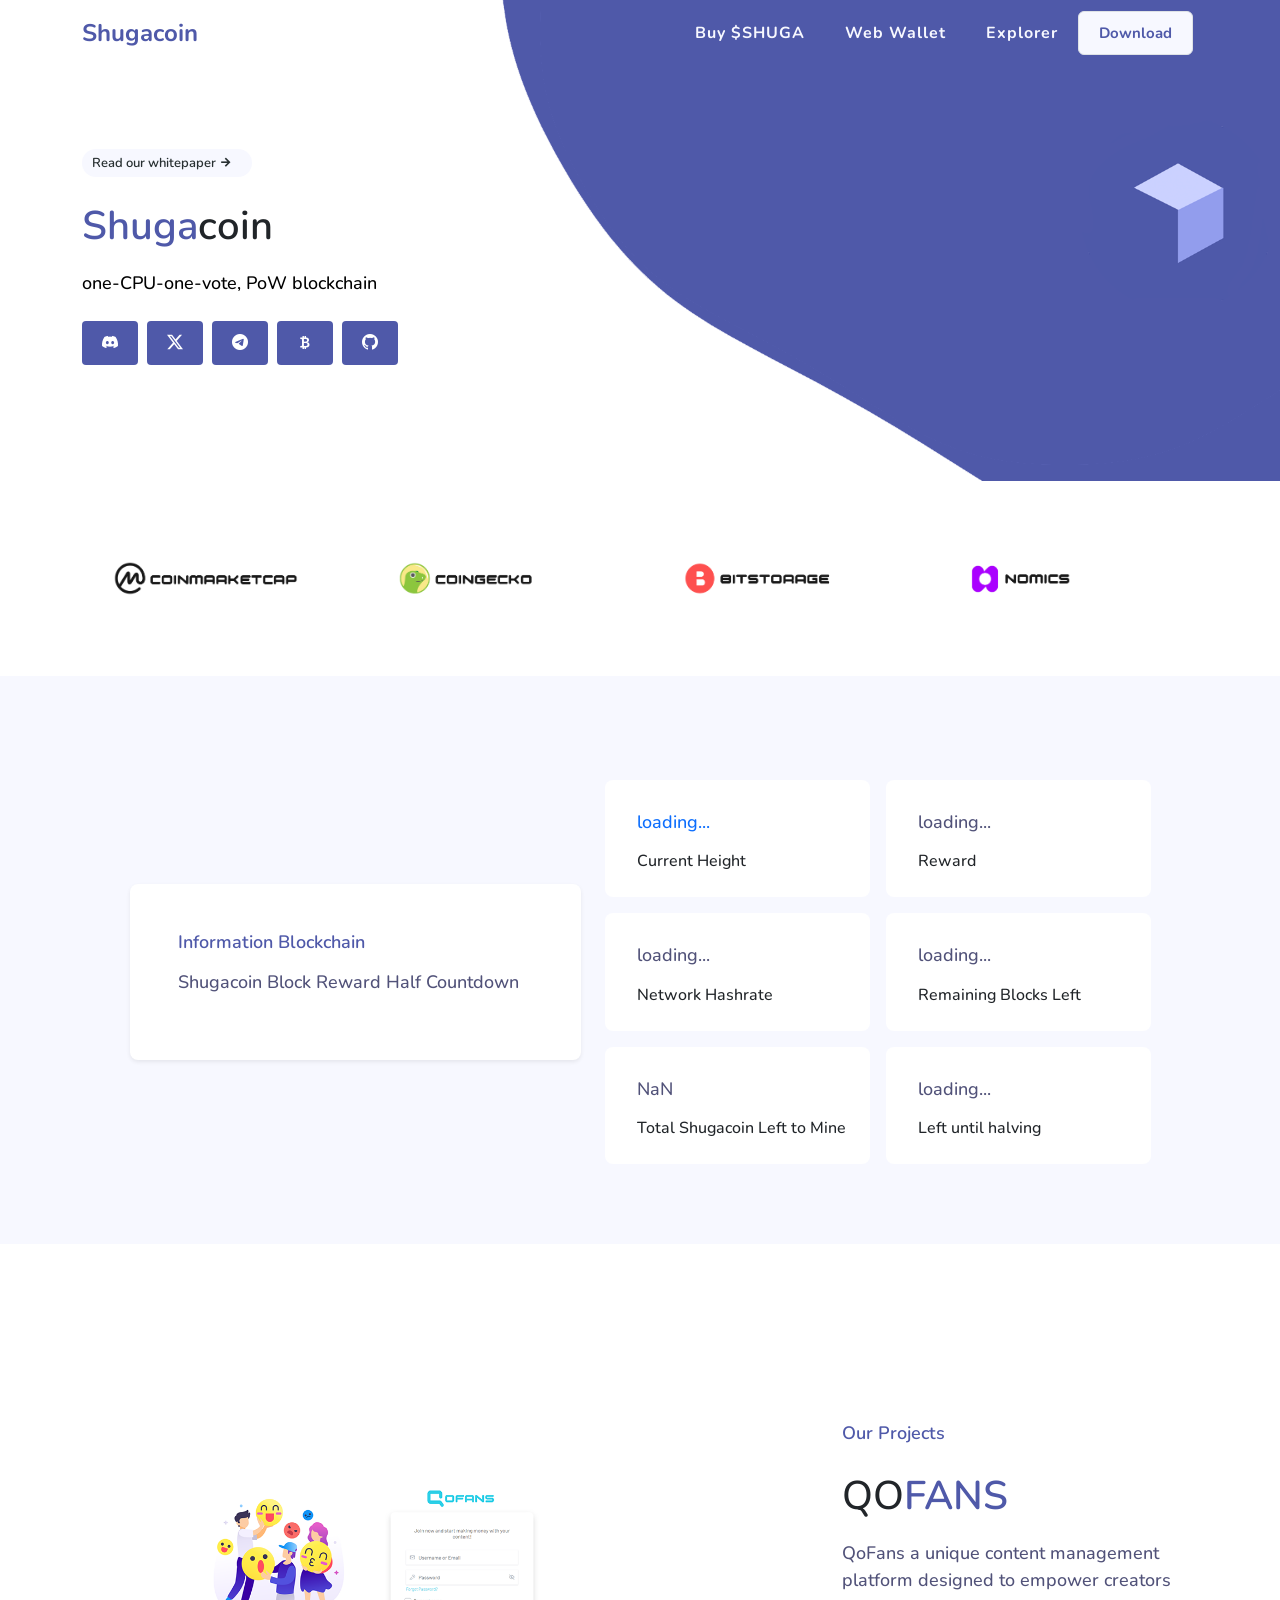
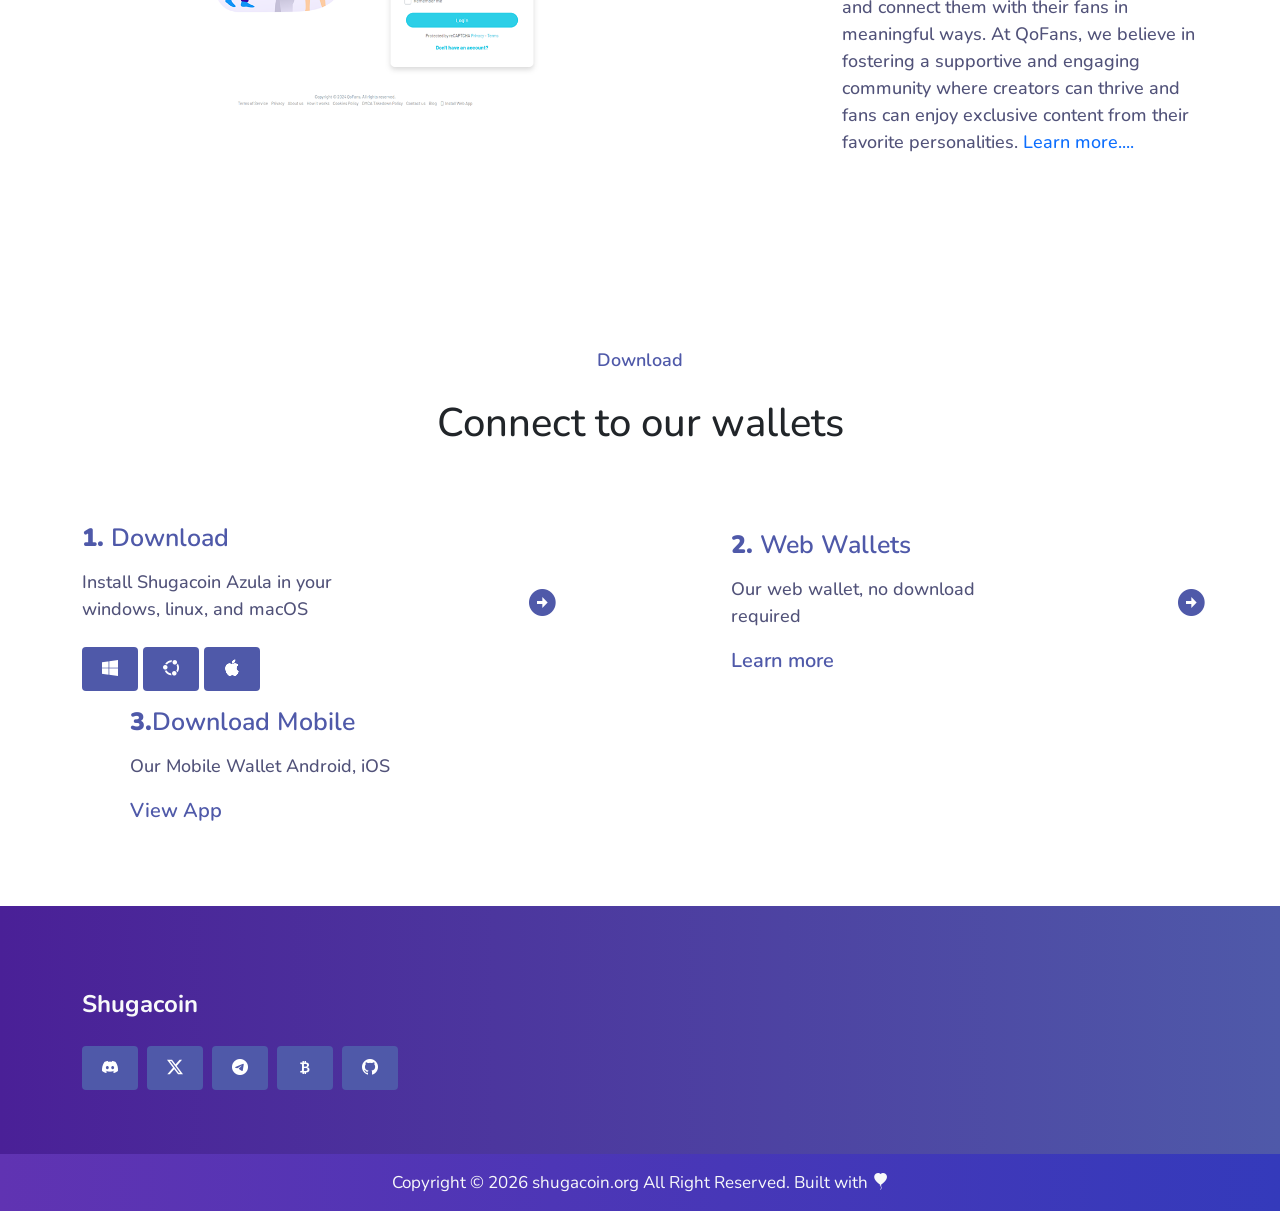
==== index.html @ 11911a71 "added buy shuga" ====
<!DOCTYPE html>
<html lang="en">
<head>
    <meta charset="UTF-8" />
    <meta http-equiv="X-UA-Compatible" content="IE=edge" />
    <meta name="viewport" content="width=device-width, initial-scale=1.0" />
    <title>Shugacoin - Open source PoW CPU Blockchain</title>
	<meta name="description" content="Shugacoin is a cryptocurrency that enables instant payments to anyone in the world and that can be efficiently mined with consumer-grade hardware." />
	<meta name="keywords" content="shugacoin, shuga, crypto, cryptocurrency, bitcoin, ethereum, monero, btc, eth, miningpoolstats, bitcointalk" />
	<meta name="author" content="shugacoin"/>	
    <link rel="icon" type="images/x-icon" href="images/favicon.png" />
    <!-- remix icon  -->
    <link rel="stylesheet" href="css/remixicon.css" />
    <!-- Swiper-slider Css -->
    <link rel="stylesheet" href="css/swiper-bundle.min.css" />
    <!-- bootstrap  -->
    <link rel="stylesheet" href="css/bootstrap.min.css" />
    <link rel="stylesheet" href="css/style.min.css" />
	<!-- bootstrap icons -->
	<link rel="stylesheet" href="https://cdn.jsdelivr.net/npm/bootstrap-icons@1.11.1/font/bootstrap-icons.css" integrity="sha384-4LISF5TTJX/fLmGSxO53rV4miRxdg84mZsxmO8Rx5jGtp/LbrixFETvWa5a6sESd" crossorigin="anonymous">
	<!-- Google tag (gtag.js) -->
	<script async src="https://www.googletagmanager.com/gtag/js?id=G-SQZ7PDDLLN"></script>
	<script>
	  window.dataLayer = window.dataLayer || [];
	  function gtag(){dataLayer.push(arguments);}
	  gtag('js', new Date());

	  gtag('config', 'G-SQZ7PDDLLN');
	</script>		
</head>
<body data-bs-spy="scroll" data-bs-target="#navbarCollapse">
    <!-- header section start with navbar -->
    <header>
        <nav class="navbar navbar-expand-lg fixed-top navbar-custom sticky sticky-light"
            id="navbar">
            <div class="container">
                <div class="navbar-brand logo">
                    <a class="navbar-caption fs-4 text-primary fw-bold" href="/">Shugacoin
                    </a>
                </div>
                <button class="navbar-toggler" type="button"
                    data-bs-toggle="collapse" data-bs-target="#navbarCollapse"
                    aria-controls="navbarCollapse" aria-expanded="false"
                    aria-label="Toggle navigation">
                    <span class="fw-bold text-dark fs-4"><i
                            class="ri-menu-5-line"></i></span>
                </button>
                <div class="collapse navbar-collapse" id="navbarCollapse">
                    <ul class="navbar-nav ms-auto" id="navbar-navlist">
                        <li class="nav-item">
                            <a class="nav-link" href="https://wallet.shugacoin.org/">Buy $SHUGA</a>
                        </li>
                        <li class="nav-item">
                            <a class="nav-link" href="https://wallet.shugacoin.org/">Web Wallet</a>
                        </li>
                        <li class="nav-item">
                            <a class="nav-link" href="https://explorer.shugacoin.org/">Explorer</a>
                        </li>
                    </ul>
                    <div class="nav-btn">
                        <a href="#download" class="btn btn-light text-primary rounded-2 border">Download</a>
                    </div>
                </div>
            </div>
        </nav>
    </header>
    <!-- header part end  -->
    <!-- hero section start  -->
    <section class="hero-part bg-img bg-home" id="home">
        <div class="container">
            <!-- row start  -->
            <div
                class="row position-relative align-items-center justify-content-center">
                <div class="col-lg-6 order-2 order-lg-1">
                    <div class="headline mb-4">
                        <a href="https://wpaper.shugacoin.org/" class="bg-light">
                           Read our whitepaper
                            <i class="ri-arrow-right-line"></i>
                            <span class="ti-angle-right"></span>
                        </a>
                    </div>
                    <div class="hero-text">
                        <h1 class="display-6 lh-55 text-dark">
                            <span class="fw-semibold text-primary">Shuga</span>coin
                        </h1>
                        <p class="fw-medium mt-3 lh-base text-black">one-CPU-one-vote, PoW blockchain</p>
                    </div>
                    <div class="main-btn mt-4">
                        <a href="https://discord.com/invite/BFJpACPyPH" class="btn btn-primary fs-6 mb-3"><span><i class="bi bi-discord"></i></span></a>
                        <a href="https://twitter.com/shugacoin" class="btn btn-primary fs-6 mb-3"><span><i class="bi bi-twitter-x"></i></span></a>
                        <a href="https://t.me/shugacoin" class="btn btn-primary fs-6 mb-3"><span><i class="bi bi-telegram"></i></span></a>
                        <a href="https://bitcointalk.org/index.php?topic=5487986.0" class="btn btn-primary fs-6 mb-3"><span><i class="bi bi-currency-bitcoin"></i></span></a>
                        <a href="https://github.com/shugacoin-project" class="btn btn-primary fs-6 mb-3"><span><i class="bi bi-github"></i></a>
                    </div>
                </div>
                <div class="col-lg-6 order-1 order-lg-2"></div>
            </div>
            <!-- row end  -->
        </div>
    </section>
    <!-- hero section end  -->
    <!-- brand section start  -->
    <section class="section brand-part">
        <div class="container">
            <!-- row start  -->
            <div class="row justify-content-center text-center g-4">
                <div class="col-lg-3 col-5">
                    <a href="#"><img src="images/logo/cmc.png" alt class="img-fluid" width="200" height="200" title="coinmarketcap"/></a>
                </div>
                <div class="col-lg-3 col-5">
                    <a href="#"><img src="images/logo/coingecko.png" alt class="img-fluid" width="200" height="200" title="coingecko"/></a>
                </div>
                <div class="col-lg-3 col-5">
                    <a href="https://bit.ly/buy-shuga"><img src="images/logo/bitstorage.png" alt class="img-fluid" width="200" height="200" title="bitstorage"/></a>
                </div>	
                <div class="col-lg-3 col-5">
                    <a href="#"><img src="images/logo/nomics.png" alt class="img-fluid" width="200" height="200" title="nomics"/></a>
                </div>					
            </div>
            <!-- row end  -->
        </div>
    </section>
    <!-- brand section end  -->
    <!-- about section start  -->
    <section class="section about-part-1 bg-light" id="about">
        <div class="container">
            <!-- row start  -->
            <div class="row align-items-center justify-content-center">
                <div class="col-lg-5">
                    <div
                        class="bg-white p-5 shadow-sm rounded-3 mt-4 position-relative overflow-hidden">
                        <div class="about-header">
                            <div class="title-sm">
                                <h6 class="text-primary">Information Blockchain</h6>
                            </div>
                        </div>
                        <p class="mt-3 lh-base">Shugacoin Block Reward Half Countdown</p>
                    </div>
                </div>
                <div class="col-lg-6">
                    <div class="row mt-2 g-3">
					
                        <div class="col-lg-6">
                            <div class="icon-text d-flex bg-white p-3 rounded-3">
                                <div class="ms-3 mt-3">
                                    <h3><p id="listblocks"><a href="#" class="current">loading...</a></p></h3>
									<p class="text-dark fs-6 mb-2">Current Height</p>
                                </div>
                            </div>
                        </div>
                        <div class="col-lg-6">
                            <div class="icon-text d-flex bg-white p-3 rounded-3">
                                <div class="ms-3 mt-3">
                                    <h3><p id="reward">loading...</p></h3>
									<p class="text-dark fs-6 mb-2">Reward</p>
                                </div>
                            </div>
                        </div>
                        <div class="col-lg-6">
                            <div class="icon-text d-flex bg-white p-3 rounded-3">
                                <div class="ms-3 mt-3">
                                    <h3><p id="netHashrate">loading...</p></h3>
									<p class="text-dark fs-6 mb-2">Network Hashrate</p>
                                </div>
                            </div>
                        </div>
                        <div class="col-lg-6">
                            <div class="icon-text d-flex bg-white p-3 rounded-3">
                                <div class="ms-3 mt-3">
                                    <h3><p id="blkleft">loading...</p></h3>
									<p class="text-dark fs-6 mb-2">Remaining Blocks Left</p>
                                </div>
                            </div>
                        </div>
                        <div class="col-lg-6">
                            <div class="icon-text d-flex bg-white p-3 rounded-3">
                                <div class="ms-3 mt-3">
                                    <h3><p id="shugaLeft">loading...</p></h3>
									<p class="text-dark fs-6 mb-2">Total Shugacoin Left to Mine</p>
                                </div>
                            </div>
                        </div>
                        <div class="col-lg-6">
                            <div class="icon-text d-flex bg-white p-3 rounded-3">
                                <div class="ms-3 mt-3">
                                    <h3><p id="hours">loading...</p></h3>
									<p class="text-dark fs-6 mb-2">Left until halving</p>
                                </div>
                            </div>
                        </div>						
                    </div>
                </div>
            </div>
            <!-- row end  -->
        </div>
    </section>
    <!-- about section end  -->
    <!-- feature section start  -->
    <section class="section feature-part pb-0" id="features">
        <div class="container">
            <!-- row start -->
            <div class="row align-items-center justify-content-between">
                <div class="col-lg-6">
                    <div class="feature-img">
                        <div class="img-phone">
                            <img src="images/services/services.png" alt
                                class="img-fluid" />
                        </div>
                    </div>
                </div>
                <div class="col-lg-4">
                    <div class="feature-header">
                        <div class="title-sm">
                            <h6 class="text-primary">Our Projects</h6>
                        </div>
                        <div class="main-title mt-4">
                            <h2 class="display-6 lh-55 text-dark">
                                QO<span class="fw-semibold text-primary">FANS</span>
                            </h2>
                        </div>
                    </div>
                    <p class="fw-medium mt-3">
                        QoFans a unique content management platform designed to empower creators and connect them with their fans in meaningful ways. At QoFans, 
						we believe in fostering a supportive and engaging community where creators can thrive and fans can enjoy exclusive content from their favorite personalities.
						<a href="https://qofans.com/p/about">Learn more....</a>
                    </p>
                </div>
            </div>
            <!-- row end  -->
        </div>
    </section>
    <!-- feature section end  -->
    
    <section class="section guide-app" id="download">
        <div class="container">
            <div class="guide-header text-center">
                <div class="title-sm">
                    <h6 class="text-primary">Download</h6>
                </div>
                <div class="main-title mt-4">
                    <h2 class="display-6 lh-55 text-dark">
                        Connect to our wallets
                    </h2>
                </div>
            </div>
            <div class="guide-content text-start mt-5">
                <div class="row align-items-center justify-content-between">
                    <div class="col-lg-3">
                        <h4 class="text-primary mt-4"><strong> 1.</strong> Download</h4>
                        <p class="my-3">Install Shugacoin Azula in your windows, linux, and macOS</p>
                        <div class="main-btn mt-4 d-flex">
                            <a href="https://github.com/shugacoin-project/shugacoin/releases/latest" class="btn btn-primary fs-6 mb-3"><i class="bi bi-windows"></i></a>
                            <a href="https://github.com/shugacoin-project/shugacoin/releases/latest" class="btn btn-primary fs-6 mb-3"><i class="bi bi-ubuntu"></i></a>
                            <a href="https://github.com/shugacoin-project/shugacoin/releases/latest" class="btn btn-primary fs-6 mb-3"><i class="bi bi-apple"></i></a>
                        </div>
                    </div>
                    <div class="col-lg-1 d-none d-lg-block">
                        <i class="ri-arrow-right-circle-fill ms-lg-5 fs-2 text-primary"></i>
                    </div>
                    <div class="col-lg-3 ms-lg-5 my-4">
                        <h4 class="text-primary"><strong> 2.</strong> Web Wallets</h4>
                        <p class="my-3">Our web wallet, no download required</p>
                        <a href="https://wallet.shugacoin.org/#/" class="text-primary fs-5 fw-semibold mt-4">Learn more</a>
                        
                    </div>
                    <div class="col-lg-1 d-none d-lg-block">
                        <i class="ri-arrow-right-circle-fill ms-lg-5 fs-2 text-primary"></i>
                    </div>
                    <div class="col-lg-3 ms-lg-5">
                        <h4 class="text-primary"><strong> 3.</strong>Download Mobile</h4>
                        <p class="my-3">Our Mobile Wallet Android, iOS</p>
                        <a href="#" class="text-primary fs-5 fw-semibold mt-4">View App</a>
                    </div>
                </div>
            </div>
        </div>
    </section>

    <!-- footer-part start -->
    <footer class="footer-part section pb-5" id="contacts">
        <div class="container">
            <div class="footer-info">
                <!-- row start -->
                <div class="row">
                    <div class="col-lg-4 col-md-4 col-12">
                        <div class="logo">
                            <a class="fs-4 text-light fw-bold" href="#">
                                Shugacoin
                            </a>
                        </div>
						<div class="main-btn mt-4">
							<a href="https://discord.com/invite/BFJpACPyPH" class="btn btn-primary fs-6 mb-3"><span><i class="bi bi-discord"></i></span></a>
							<a href="https://twitter.com/shugacoin" class="btn btn-primary fs-6 mb-3"><span><i class="bi bi-twitter-x"></i></span></a>
							<a href="https://t.me/shugacoin" class="btn btn-primary fs-6 mb-3"><span><i class="bi bi-telegram"></i></span></a>
							<a href="https://bitcointalk.org/index.php?topic=5487986.0" class="btn btn-primary fs-6 mb-3"><span><i class="bi bi-currency-bitcoin"></i></span></a>
							<a href="https://github.com/shugacoin-project" class="btn btn-primary fs-6 mb-3"><span><i class="bi bi-github"></i></a>
						</div>
                    </div>
                    <div class="col-lg-2 col-md-4 col-12 pt-2">
                    </div>
                    <div class="col-lg-2 col-md-4 col-12 pt-2">
                    </div>
                </div>
                <!-- row end -->
            </div>
        </div>
    </footer>
    <!-- footer-part end -->
    <div class="footer-copyright py-3">
        <div class="copy-info text-center text-light">
            Copyright &copy; <script>
                document.write(new Date().getFullYear())
            </script> shugacoin.org All Right Reserved. Built with <i class="bi bi-balloon-heart-fill"></i>
        </div>
    </div>
    <script src="js/bootstrap.bundle.min.js"></script>
    <script src="js/swiper-bundle.min.js"></script>
    <script src="js/app.js"></script>
	<script src="https://cdn.jsdelivr.net/npm/jquery@3.7.1/dist/jquery.min.js"></script>
        <script>
            api = "https://api.shugacoin.org"

            function getPrice() {
                return Promise.resolve($.ajax({
                    url: api + "/price",
                    dataType: 'json',
                    type: 'GET',
                }))
            }

            function getBlockHeight() {
                return Promise.resolve($.ajax({
                    url: api + "/info",
                    dataType: "json",
                    type: "GET"
                }))
            }

            function printData() {
                getBlockHeight().then(function(data) {
                    var height = data.result.blocks
					$("#listblocks .current").attr("href", "https://explorer.shugacoin.org/#/block/" + data.result.bestblockhash)
                    $("#listblocks .current").text(height)
                })
            }

            function getTime() {
                getBlockHeight().then(function(data) {
                    var height = data.result.blocks
                    var time = height * 5
                })
            }
            function getBlockReward() {
                getBlockHeight().then(function(data) {
                    var getReward = parseInt(data.result.reward)
                    var blockreward = getReward / 100000000
                    $("#reward").text(blockreward)
                })
            }
            function secondsToHms(d) {
                d = Number(d);
                
                var hours = Math.floor(d / 3600);
                var m = Math.floor(d % 3600 / 60);
                var s = Math.floor(d % 3600 % 60);
                var day = Math.floor(hours / 24)
                var h = hours - (day * 24)

                return (day) + " Days, " + (h) + 'h' +":" + ('0' + m).slice(-2) + 'm' + ":" + ('0' + s).slice(-2) + 's';
            }
            n = 1
            function getRemainingBlocksLeft() {
                getBlockHeight().then(function(data) {
                half = 12500000 * n
                if(document.getElementById("blkleft").innerHTML == "0") {
                    n++;
                } else if (document.getElementById("blkleft").innerHTML > "0") {
                    n;
                }
                height = data.result.blocks
                remainheight = half-height
                $("#blkleft").text(remainheight)
                $("#hours").text(secondsToHms(remainheight * 5))
                })
                }

            function getNetDifficulty() {
                getBlockHeight().then(function(data) {
                    getnetDif = parseFloat(data.result.difficulty)
                    $("#netDifficulty").text(getnetDif)
                })
            }
            
            function getNetHash() {
                getBlockHeight().then(function(data) {
                    netHash = Math.round(((data.result.nethash) / 1000000) * 100) / 100
                    $("#netHashrate").text(netHash + " MH/S")
                })
            }
            
            function getAmountShugaLeft() {
                amountLeft = Math.round((document.getElementById("blkleft").innerHTML) * (document.getElementById("reward").innerHTML))
                $("#shugaLeft").text(amountLeft)
            }

            function getCurrentPrice() {
                getPrice().then(function(data) {
                    priceUSD = parseFloat(data.result.usd)
                    getpriceBTC = data.result.btc
                    priceBTC = Number(getpriceBTC).toLocaleString(undefined, {minimumFractionDigits: 8, maximumFractionDigits: 8})
                    $("#priceusd").text("$" + priceUSD)
                    $("#pricebtc").text(priceBTC + "BTC")

                })
            }

            setInterval(function() {
                printData()
                getTime()
                getBlockReward()
                getRemainingBlocksLeft()
                getNetDifficulty()
                getNetHash()
                getAmountShugaLeft()
                getCurrentPrice()	
            }, 1000)
        </script>		
</body>

</html>
---- css/style.min.css ----
@import"https://fonts.googleapis.com/css2?family=Nunito:wght@300;400;600;700&amp;display=swap";:root{--bs-primary: #4f59a9;--bs-info: #23a9a7}.section{padding:80px 0}@media(max-width: 991px){.section{padding:50px 0px !important}}.ls-1{letter-spacing:1px}.ls-2{letter-spacing:2px}.ls-3{letter-spacing:3px}.ls-4{letter-spacing:4px}.ls-5{letter-spacing:5px}.lh-55{line-height:55px}@media(max-width: 991px){.lh-55{line-height:40px}}.bg-primary{background-color:#4f59a9 !important}.text-primary{color:var(--bs-primary) !important}.btn-primary{background-color:#4f59a9 !important}.border-primary{border-color:#4f59a9 !important}.bg-secondary{background-color:#515279 !important}.text-secondary{color:var(--bs-secondary) !important}.btn-secondary{background-color:#515279 !important}.border-secondary{border-color:#515279 !important}.bg-success{background-color:#198754 !important}.text-success{color:var(--bs-success) !important}.btn-success{background-color:#198754 !important}.border-success{border-color:#198754 !important}.bg-info{background-color:#23a9a7 !important}.text-info{color:var(--bs-info) !important}.btn-info{background-color:#23a9a7 !important}.border-info{border-color:#23a9a7 !important}.bg-warning{background-color:#e4ab00 !important}.text-warning{color:var(--bs-warning) !important}.btn-warning{background-color:#e4ab00 !important}.border-warning{border-color:#e4ab00 !important}.bg-danger{background-color:#dc3545 !important}.text-danger{color:var(--bs-danger) !important}.btn-danger{background-color:#dc3545 !important}.border-danger{border-color:#dc3545 !important}.bg-light{background-color:#f7f8ff !important}.text-light{color:var(--bs-light) !important}.btn-light{background-color:#f7f8ff !important}.border-light{border-color:#f7f8ff !important}.bg-dark{background-color:#283032 !important}.text-dark{color:var(--bs-dark) !important}.btn-dark{background-color:#283032 !important}.border-dark{border-color:#283032 !important}.bg-purple{background-color:#6f42c1 !important}.text-purple{color:var(--bs-purple) !important}.btn-purple{background-color:#6f42c1 !important}.border-purple{border-color:#6f42c1 !important}.btn{padding:10px 20px;border:none;font-size:15px;font-weight:700;margin-right:5px;border-radius:4px;transition:all .5s}@media(max-width: 991px){.btn{padding:9px 18px}}.btn:hover{transform:translateY(-3px)}body{font-family:"Nunito",sans-serif}::-moz-selection{background-color:#4f59a9;color:#f7f8ff}::selection{background-color:#4f59a9;color:#f7f8ff}a{text-decoration:none}ul{list-style:none;padding:0}p{font-size:18px;color:#515279;font-weight:500}h1{font-weight:600 !important}h2{font-weight:500 !important}h4{font-size:25px !important;font-weight:600}h5,h6{font-size:18px !important;font-weight:600;text-transform:capitalize}.logo i{font-weight:normal !important}.hero-part{position:relative;background-position:center !important;background-repeat:no-repeat !important;background-size:cover !important}.bg-overlay{position:absolute;left:0;right:0;top:0;bottom:0;background:linear-gradient(to right, rgba(110, 66, 193, 0.2588235294), rgba(58, 65, 196, 0.2784313725));background-size:cover;background-repeat:no-repeat}.bg-overlay1{position:absolute;left:0;right:0;top:0;bottom:0;background-color:rgba(35,169,167,.5411764706);background-size:cover;background-repeat:no-repeat}.title-sm span{font-size:14px;color:#e4ab00;font-weight:400;letter-spacing:1px}.carousel-control-next-icon,.carousel-control-prev-icon{display:inline-block;width:30px;height:30px;background-color:#4f59a9;background-size:100% 40%;border-radius:50%}.shape{position:absolute;bottom:0}.shape-1{position:relative;top:80px;left:0;right:0;z-index:1}.navbar{padding:10px 0}.navbar.info-nav .navbar-nav .nav-item .nav-link{color:#515279}.navbar.info-nav .navbar-nav .nav-item .nav-link:hover{color:#23a9a7}.navbar.info-nav .navbar-nav .nav-item .nav-link.active{color:#23a9a7}.navbar.info-nav.nav-sticky .nav-btn a{background-color:#23a9a7 !important}.navbar.orange-nav .navbar-nav .nav-item .nav-link{color:#f7f8ff}.navbar.orange-nav .navbar-nav .nav-item .nav-link:hover{color:#fd7e14}.navbar.orange-nav .navbar-nav .nav-item .nav-link.active{color:#fd7e14}.navbar.orange-nav.nav-sticky .navbar-nav .nav-item .nav-link:hover{color:#fd7e14 !important}.navbar.orange-nav.nav-sticky .navbar-nav .nav-item .nav-link.active{color:#fd7e14}.navbar.orange-nav.nav-sticky .nav-btn a{background-color:#fd7e14 !important}.navbar.primary-nav .navbar-nav .nav-item .nav-link{color:#515279}.navbar.primary-nav .navbar-nav .nav-item .nav-link:hover{color:#4f59a9}.navbar.primary-nav .navbar-nav .nav-item .nav-link.active{color:#4f59a9}.navbar.nav-sticky{background-color:#fff;box-shadow:10px -10px 20px 0px #c6c8e8}.navbar.nav-sticky .logo a{color:#4f59a9 !important}.navbar.nav-sticky .logo i{color:#4f59a9}.navbar.nav-sticky .navbar-nav .nav-item .nav-link{color:#515279}.navbar.nav-sticky .navbar-nav .nav-item .nav-link:hover{color:#4f59a9 !important}.navbar.nav-sticky .navbar-nav .nav-item .nav-link.active{color:#4f59a9 !important}.navbar.nav-sticky .navbar-link .nav-item .nav-link{color:#515279}.navbar.nav-sticky .navbar-link .nav-item .nav-link:hover{color:#23a9a7 !important}.navbar.nav-sticky .navbar-link .nav-item .nav-link.active{color:#23a9a7 !important}.navbar.nav-sticky .nav-btn a{background-color:#4f59a9 !important;color:#f7f8ff !important}@media(max-width: 991px){.navbar{background-color:#fff}}.navbar .navbar-toggler{font-size:16px;border:1px solid rgba(0,0,0,0)}.navbar .navbar-toggler:focus{box-shadow:none}@media(max-width: 991px){.navbar .logo a{color:#4f59a9 !important}}.navbar .navbar-nav .nav-item .nav-link{font-size:16px;color:#f7f8ff;padding:10px 20px;text-transform:capitalize;font-weight:700;letter-spacing:1px}@media(max-width: 991px){.navbar .navbar-nav .nav-item .nav-link{padding:14px 14px}}@media(max-width: 991px){.navbar .navbar-nav .nav-item .nav-link{color:#283032 !important}}.bg-img{background-image:url(../images/hero/hero1.png)}.bg-home{padding:150px 0 100px 0}.bg-home .headline a{color:#283032;border-radius:30px;padding:5px 20px 5px 10px;font-size:13px;line-height:24px;margin-bottom:25px;font-weight:600}.bg-home .used_app{display:flex;align-items:center;margin-top:35px}.bg-home .used_app ul{display:flex;align-items:center;margin-right:10px}.bg-home .used_app ul li:not(:first-child){margin-left:-15px}.bg-home .used_app ul img{height:2.5rem;width:2.5rem;line-height:3rem}.bg-home-1{padding:150px 0;overflow:hidden}@media(max-width: 568px){.bg-home-1{padding:100px 0}}.bg-home-1 h1 .animation-img{animation:rotate-center 5s linear infinite both}@keyframes rotate-center{0%{transform:rotate(0)}100%{transform:rotate(360deg)}}.bg-img-2{background:linear-gradient(to right, #4f59a9, #000046)}.bg-home-2{padding:250px 0;overflow:hidden}@media(max-width: 568px){.bg-home-2{padding:150px 0}}.bg-home-2 .rotate-text h1{font-size:180px;top:80%;left:50%;color:rgba(236,237,255,.0588235294)}.bg-home-3{background-color:#1d2840;padding:150px 0}@media(max-width: 991px){.bg-home-3{padding:150px 0}.bg-home-3 br{display:none}.bg-home-3 .img-side-1{display:none}.bg-home-3 .header-img{display:none}}.bg-home-3 .form-button .form-control{height:40px}.bg-home-3 .form-button .form-control:focus{box-shadow:none}.bg-home-3 .form-button .btn{padding:5px 25px 5px 25px}.bg-home-3 .main-btn img{width:90%}.img-mobile img{position:relative;margin-top:-164px;max-width:60%}@media(max-width: 991px){.img-mobile img{margin-top:-80px}}.bg-home-5{padding:199px 0}.bg-home-5 .animation-img{position:absolute;bottom:30%;left:10%;right:0;animation:rotate-center 5s linear infinite both}@media(max-width: 568px){.bg-home-5 .animation-img{display:none}}@keyframes rotate-center{0%{transform:rotate(0)}100%{transform:rotate(360deg)}}.bg-home-5 .img-2{top:10%;left:5%}.bg-home-5 .img-3{top:20%;left:90%}.bg-home-5 .img-4{top:90%;left:90%}.bg-home-5 .hend-img{top:9%}@media(max-width: 568px){.bg-home-5 .hend-img{display:none}}.brand-part .brand .brand-logo{max-width:100px}.about-part .icon-text{box-shadow:0px 10px 22px rgba(0,0,0,.05)}.about-part-1{overflow:hidden}.about-part-1 .content{box-shadow:0px 10px 22px rgba(0,0,0,.05);border-radius:10px;padding-bottom:10px}.about-section-3 .nav-link{color:#283032;background-color:#fff;padding:8px;margin-left:10px;border:1px solid #4f59a9}.about-section-3 .nav-link.active{background-color:#4f59a9}.app-video{background-image:url(../images/video-bg.jpg)}.services-part .img-part-1{background-image:url(../images/features-bg-effect.png);background-size:cover;background-position:center center;z-index:-2}.services-part .img-part-1::after{content:"";position:absolute;left:0;right:0;height:360px;width:360px;background-color:#4f59a9;margin:0 auto;border-radius:50%;bottom:50%;transform:translateY(50%);transition:all .5s;z-index:-1}@media(max-width: 568px){.services-part .img-part-1::after{height:200px;width:200px}}.features-part{background-image:url(../images/bg-light-about.png)}.services-part-1 .progress-services p{font-size:16px !important}.services-part-1 .progress-services .progress{overflow:visible}.services-part-1 .progress-services .progress .progress-bar{position:relative;background-color:#4f59a9;border-radius:2px;overflow:visible}.services-part-1 .progress-services .progress .progress-bar .progress-value{display:block;position:absolute;top:-28px;right:-23px;font-size:13px !important;font-weight:500}.services-part-3 .elementor-box{border-radius:10px;background-color:#fff;box-shadow:0 2px 4px 0 rgba(0,0,0,.12);padding:40px 30px}.services-part-3 .elementor-box p{font-size:17px;color:#47536b}.services-part-3 i{color:#4f59a9}.services-part-3 .title{margin-top:30px}.services-inner .services-title h1{font-weight:600}.services-inner .services-inner .services-content{background-color:#f7f8ff;padding:40px 27px;border-top:3px solid #4f59a9;transition:all .5s ease-in-out}.services-inner .services-inner .services-content:hover{transform:translateY(-0.5rem)}.services-inner .services-inner .services-content h5{font-weight:600}.services-inner .services-inner .services-content i{color:#4f59a9;background-color:#fff;padding:10px;border-radius:5px;font-size:30px;margin-top:30px}@media(max-width: 576px){.services .services-title h1{padding:10px 0}.services .services-inner .services-content{margin:10px 0}}.guide-app .guide-content .step-icon{position:absolute;top:-10px;left:44%}.app-screenshort .screenshort{position:relative}.app-screenshort .mobile-phone{position:absolute;top:-12px;left:38%;z-index:1;height:104%;width:24%}@media(max-width: 768px){.app-screenshort .mobile-phone{display:none}}.swiper{width:100%;height:100%}.swiper-slide{text-align:center;font-size:18px;background:#fff;display:flex;justify-content:center;align-items:center}.swiper-slide img{display:block;width:100%;height:100%;-o-object-fit:cover;object-fit:cover;border-radius:30px}.swiper-pagination-bullets{bottom:-50px !important}.swiper-pagination-bullets .swiper-pagination-bullet{width:14px;height:5px;border:none;margin:5px 7px;border-radius:20px}.swiper-pagination-bullets .swiper-pagination-bullet.swiper-pagination-bullet-active{background-color:#4f59a9}.price-part .card{position:relative;width:98%;overflow:hidden;padding:30px 30px;transition:all .5s ease-in-out}@media(max-width: 991px){.price-part .card{padding:50px 20px}}.price-part .card:hover{transform:translateY(-0.5rem)}.price-part .btn:hover{background-color:#4f59a9 !important;color:#f7f8ff !important}.price-part .ribbon-box{position:absolute;left:0;top:0;width:75px;height:75px;overflow:hidden}.price-part .ribbon-box span{position:absolute;font-size:13px;text-align:center;transform:rotate(-45deg);width:100px;color:#f7f8ff;background:#dc3545;top:19px;left:-21px}.price-part .rotate-text h3{top:45%;left:48%;transform:rotate(90deg) !important;color:#ecedff}.price-part-2 .card{transition:all .5s ease-in-out}.price-part-2 .card:hover{transform:translateY(-0.5rem)}.price-part-2 .nav-pills{margin-bottom:15px;background-color:#fff;border-radius:6px}.price-part-2 .nav-pills .nav-link{color:#515279;padding:5px;transition:all .5s ease;font-size:14px}.price-part-2 .nav-pills .nav-link:hover{background:rgba(58,65,196,.06)}.price-part-2 .nav-pills .nav-link.active{background:#4f59a9;color:#fff}.price-part-2 .nav-pills a .title{font-size:17px;font-weight:700}.price-part-2 h4 span{font-size:11px}.price-info-3 ul li{font-size:18px;margin:15px 0}.price-part-5 .card .animation-img{position:absolute;bottom:30%;left:10%;right:0;animation:rotate-center 5s linear infinite both}@media(max-width: 568px){.price-part-5 .card .animation-img{display:none}}@keyframes rotate-center{0%{transform:rotate(0)}100%{transform:rotate(360deg)}}.price-part-5 .card .img-2{top:10%;left:5%}.price-part-5 .card .img-3{top:20%;left:90%}.price-part-5 .card .img-4{top:90%;left:90%}.accordion .accordion-item{border:none;border-color:rgba(189,189,189,.301) !important}.accordion .accordion-item .accordion-button{color:#283032;font-size:16px;font-weight:600;text-transform:capitalize;letter-spacing:1px}.accordion .accordion-item .accordion-button:not(.collapsed){background-color:#4f59a9;color:#f7f8ff;box-shadow:none}.accordion .accordion-item .accordion-button:not(.collapsed)::after{background-image:url(../images/subtract-fill.png) !important;filter:brightness(0) invert(1);opacity:.9}.accordion .accordion-item .accordion-button:focus{box-shadow:none !important}.accordion .accordion-item .accordion-button::after{background-image:url(../images/add-fill.png);opacity:.6}.accordion .accordion-body{font-size:16px}.accordion .accordion-collapse{background-color:#f7f8ff;letter-spacing:1px}.contact-box{box-shadow:rgba(209,194,194,.3) 0px 0px 10px 1px;background-color:#fff;overflow:hidden}@media(max-width: 991px){.contact-box{padding:1rem !important}}.contact-box .form-control{padding:12px 16px;font-size:17px;border-radius:5px;font-weight:600;border-color:#e9ecef;background-color:rgba(0,0,0,0)}.contact-box .form-control:focus{box-shadow:none;background-color:#f7f8ff;border:1px solid #d2d4ff}.contact-box .mapouter{position:relative;text-align:right;width:100%;height:400px}.contact-box .mapouter .gmap_canvas{overflow:hidden;background:none !important;width:100%;height:400px}.contact-box .mapouter .gmap_iframe{height:400px !important}.testi-box .testi-content{padding:30px;box-shadow:2px 2px 10px rgba(40,48,50,.08);border-radius:6px;position:relative}.testi-box .testi-content:after{content:"";width:20px;height:20px;background-color:#f7f8ff;position:absolute;bottom:-10px;left:20%;transform:rotate(45deg);box-shadow:16px 14px 17px rgba(40,48,50,.08)}.testi-box .testi-user img{height:48px;width:48px}.testi-slider .swiper-pagination-bullets{bottom:-10px !important}.testi-slider .swiper-pagination-bullets .swiper-pagination-bullet{width:14px;height:5px;border:none;margin:5px 7px;border-radius:20px}.testi-slider .swiper-pagination-bullets .swiper-pagination-bullet.swiper-pagination-bullet-active{background-color:#4f59a9}.team-part .team-item{position:relative}.team-part .team-item img{max-width:90%;transition:all .5s}.team-part .team-item img:hover{box-shadow:rgba(0,0,0,.15) 0px 15px 25px,rgba(0,0,0,.05) 0px 5px 10px;transform:translateY(-3px)}.team-part .team-item .social ul{position:absolute;list-style:none;bottom:47px;right:10px;background-color:#fff;padding:5px 5px;border-radius:5px;box-shadow:0 0 10px #ccc}.team-part .team-item .social li a{display:inline-block;border-radius:5px;background-color:#f5f5f5;font-size:19px;padding:2px 8px;margin-top:9px;color:#495057;transition:.4s all}.team-part .team-item .social li a:hover{background-color:#4f59a9;color:#fff}.cta-app form{position:relative}.cta-app form .form-control{box-shadow:none;width:50%;height:45px;border:1px solid #f7f8ff}@media(max-width: 991px){.cta-app form .form-control{width:60% !important}}.cta-app form .btn{padding:7px 34px}.cta-app .carousel .carousel-item .carousel-image{padding:350px 0}.cta-bg{background-color:#4f59a9}.cta-home .cta-content{position:absolute;top:30%;max-width:510px;margin:0 auto;left:0;right:0}.cta-home .mobile-cta{position:relative;top:-140px}.cta-home .mobile-cta .cta-box-2{border-radius:10px}.footer-part{position:relative;background:linear-gradient(to right, #4a2097, #4f59a9)}.footer-part p{font-size:17px}.footer-part li{margin-bottom:10px}.footer-part li a{transition:all .5s}.footer-part li a:hover{color:#f7f8ff !important;margin:5px}.footer-part li a:hover i{color:#f7f8ff !important}.footer-part .subscribe{position:relative;width:100%;margin-top:15px;margin-bottom:15px}.footer-part .subscribe input{height:40px;background-color:rgba(50,38,158,.8588235294);box-shadow:none !important;border:none;padding-right:50px;color:#fff}.footer-part .subscribe input::-moz-placeholder{color:rgba(255,255,255,.5)}.footer-part .subscribe input::placeholder{color:rgba(255,255,255,.5)}.footer-part .subscribe .submit{position:absolute;top:0;right:80px;font-size:20px;width:50px;line-height:45px;text-align:center;color:#acacac !important}.footer-copyright{background:linear-gradient(to right, #6033b2, #343abb)}.footer-copyright .copy-info{font-size:17px}.footer-icon i{transition:all .4s ease-in-out !important;--bs-icon-link-transform: translate3d(0, -0.325rem, 0);font-size:20px}.footer-icon i:hover{color:#f7f8ff !important;text-decoration:underline}.footer-1{background:linear-gradient(to right, #4a2097, #4f59a9)}.footer-1 .footer-bar{border-bottom:1px solid rgba(153,153,153,.6);padding:30px 0;margin-top:60px}.footer-1 .footer-bar .footer-links{display:flex;justify-content:center;margin:0%}@media(max-width: 992px){.footer-1 .footer-bar .footer-links{justify-content:flex-start;flex-wrap:wrap;margin:30px 0;padding:0px}}@media(max-width: 992px){.footer-1 .footer-bar .footer-links{margin-top:50px}}@media(max-width: 992px){.footer-1 .footer-bar .footer-links li{width:50%;margin:6px 0}}.footer-1 .footer-bar .footer-links li a{font-size:16px;margin:0 15px;font-weight:bold;color:#f7f8ff}@media(max-width: 992px){.footer-1 .footer-bar .footer-links li a{margin:0}}.footer-1 .footer-bar .footer-links li a:hover{color:rgba(255,255,255,.5)}.footer-1 .footer-bar .footer-links li a.active{color:rgba(255,255,255,.5) !important}.footer-1 .footer-bar .flage-icon{width:25px;height:25px}.footer-1 .footer-copywrite{padding:20px 0;letter-spacing:1px;font-size:15px}.footer-1 .dropdown-toggle::after{border-top:.3em solid #fff}.footer-part-2{background:linear-gradient(to right, #3036a7, #000046)}.footer-part-2 .footer-icon i{transition:all .4s ease-in-out !important;--bs-icon-link-transform: translate3d(0, -0.325rem, 0);font-size:20px}.footer-part-2 .footer-icon i:hover{color:#fff !important;text-decoration:underline}.footer-part-2 .footer-link a{transition:all .4s ease-in-out;font-size:17px}@media(max-width: 991px){.footer-part-2 .footer-link a{border:none !important}}.footer-part-2 .footer-link a:hover{color:#fff !important;text-decoration:underline}.footer-copyright-2{background:linear-gradient(to right, #4f59a9, #000046)}.footer-part-3 .footer-icon-3 ul li i:hover{color:#f7f8ff}.footer-5{padding-top:100px}.footer-5 .footer-main h6{padding-bottom:15px}.footer-5 .footer-main .button{border:1px solid #515279;padding:10px;border-radius:10px}.footer-5 .footer-main .button a{background-color:#23a9a7;color:#fff;padding:3px 8px;border-radius:5px}.footer-5 .footer-main .footer-item{border-bottom:1px solid #f7f8ff;padding:0 0 20px 0}.footer-5 .footer-main .footer-item .form-button form{position:relative}.footer-5 .footer-main .footer-item .form-button input{padding:13px 10px;box-shadow:none;border-color:rgba(0,0,0,0)}.footer-5 .footer-main .footer-item .form-button a{background-color:#23a9a7;display:inline-block;padding:9px 13px;border-radius:10px;color:#fff;position:absolute;right:0}.footer-5 .footer-main .footer-inner-in .icon a i{padding:5px;margin-left:15px;color:#fff;border-radius:50%}.footer-5 .footer-main .footer-inner-in .icon a i:hover{background-color:#f7f8ff;color:#283032}@media(max-width: 576px){footer{padding-top:100px}footer .footer-main .footer-inner a{padding-bottom:13px;display:inline-block}footer .footer-main .footer-inner-in p{padding-bottom:20px}}@media(min-width: 576px){footer .footer-main .footer-inner a{padding-bottom:13px;display:inline-block}footer .footer-main .footer-inner-in p{padding-bottom:16px}}/*# sourceMappingURL=style.min.css.map */
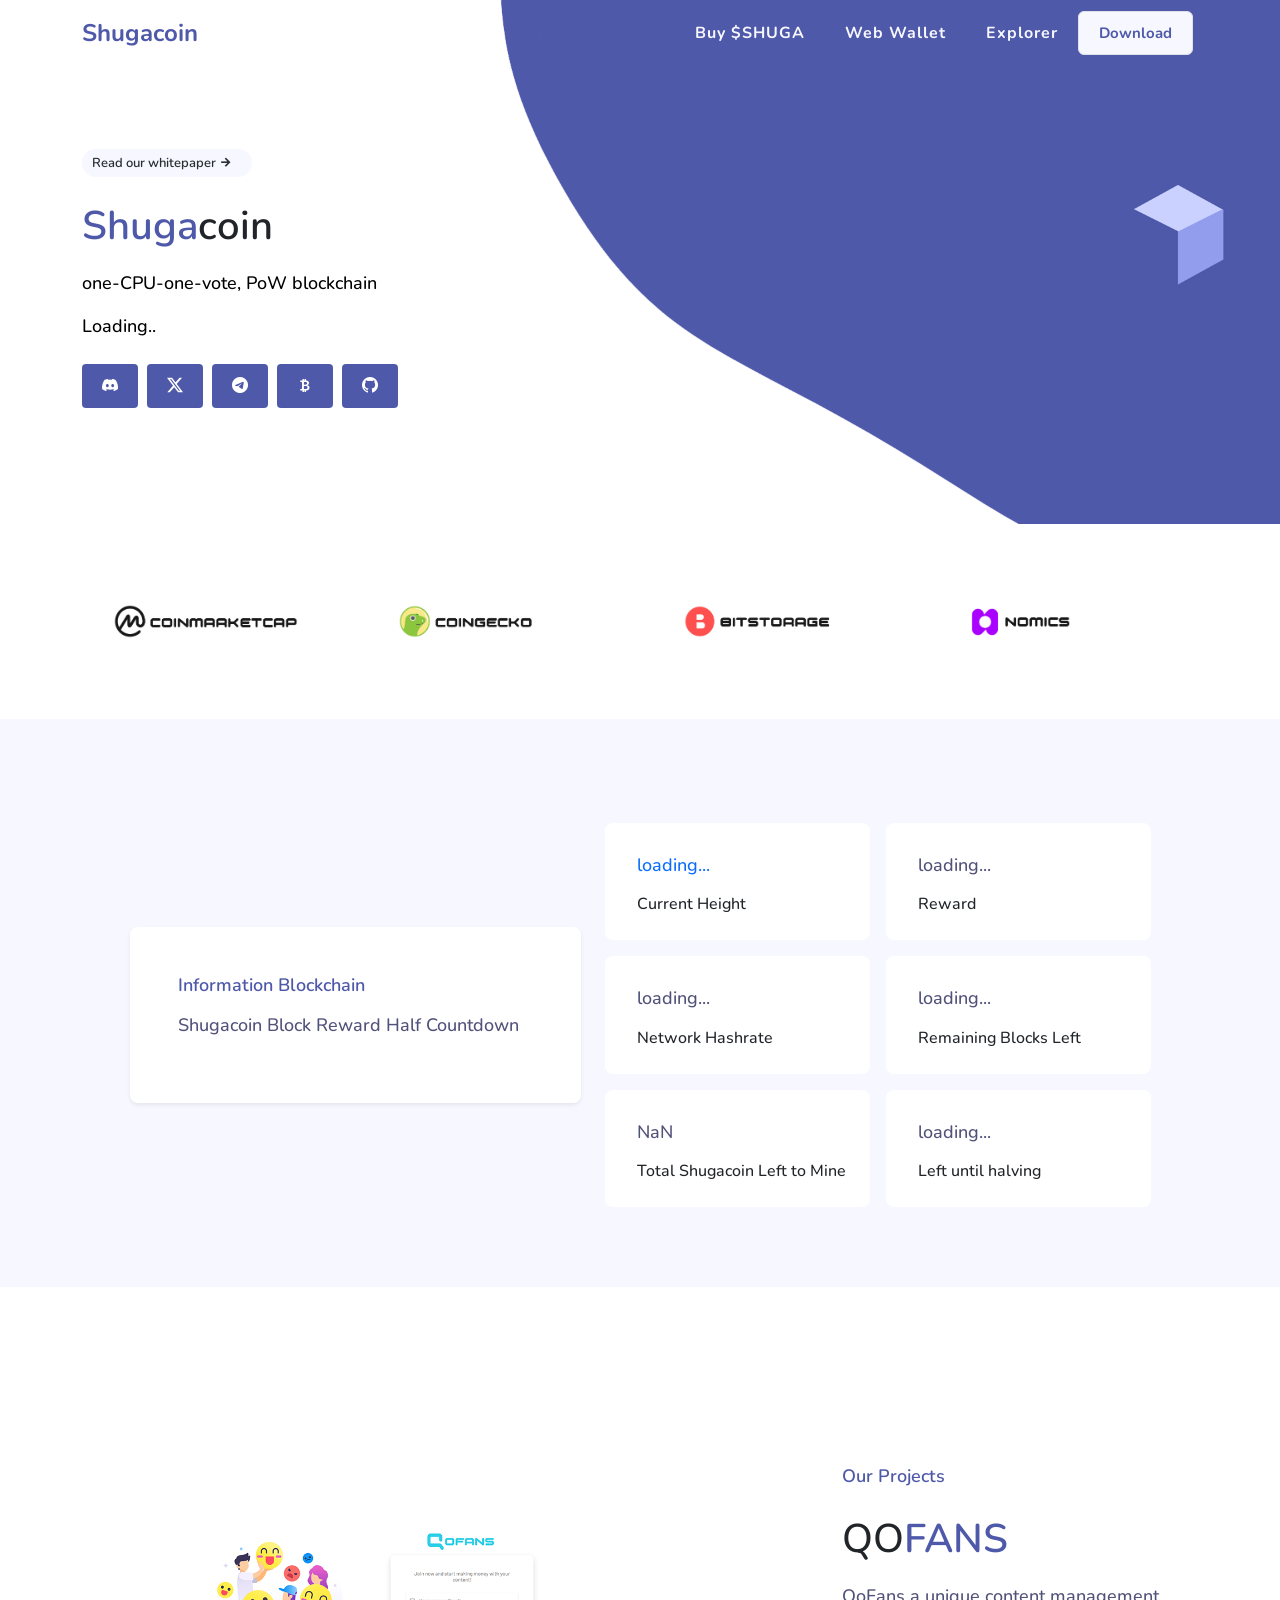
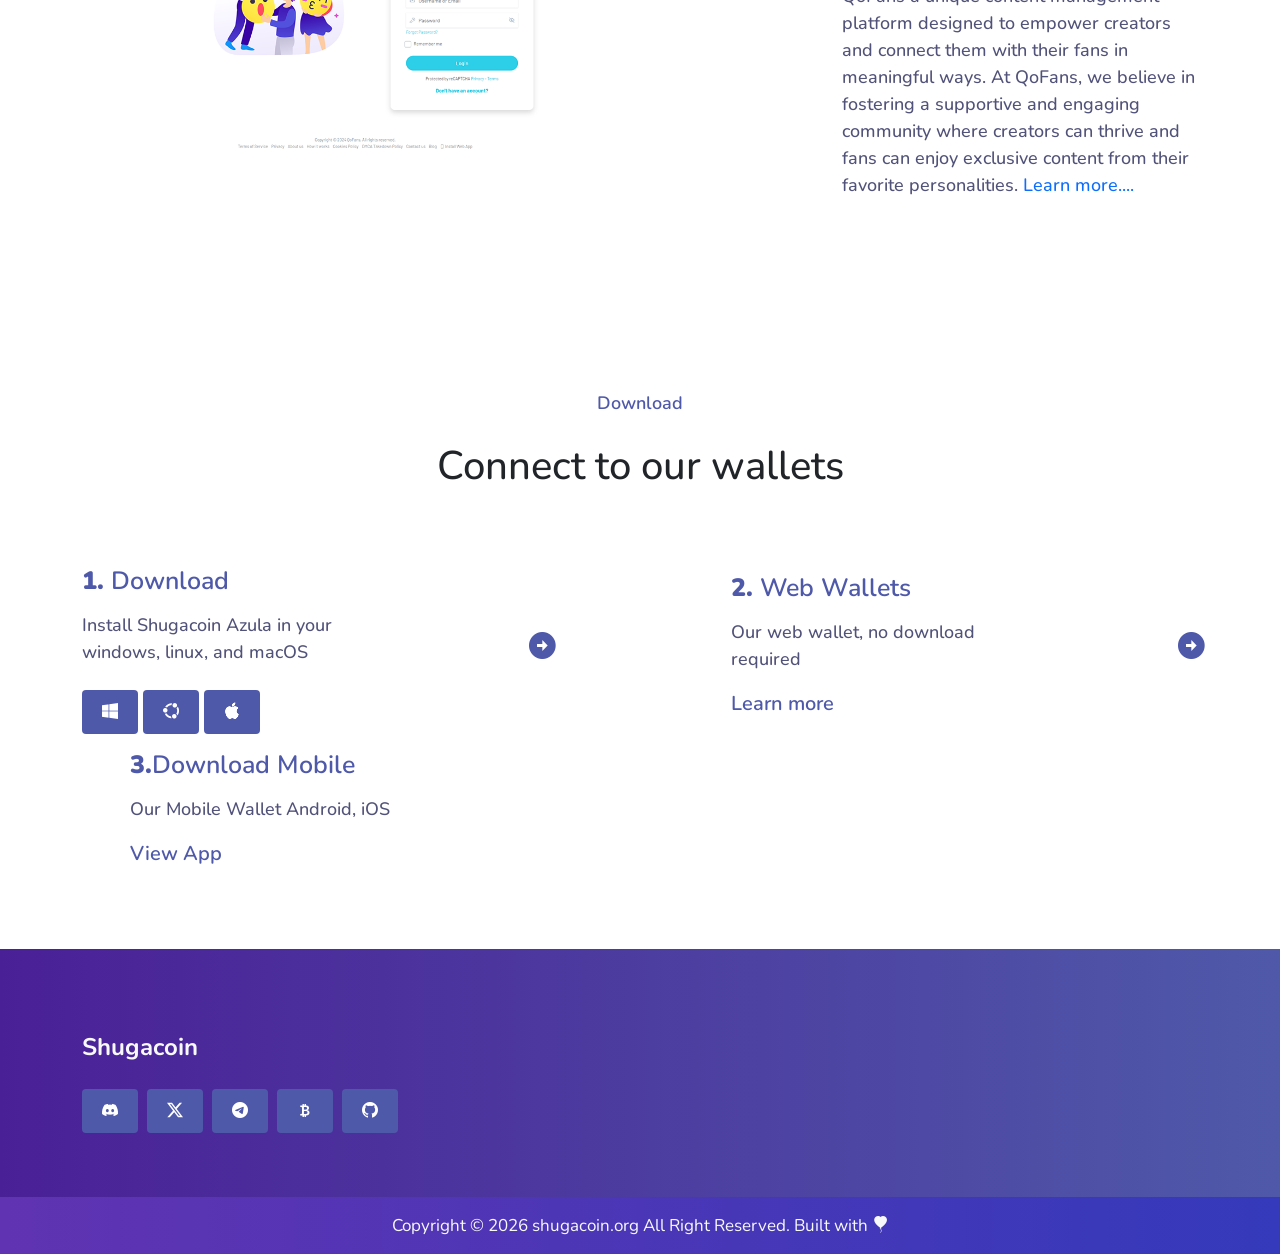
==== commit 9570d75e: "last price" ====
--- a/index.html
+++ b/index.html
@@ -48,7 +48,7 @@
                 <div class="collapse navbar-collapse" id="navbarCollapse">
                     <ul class="navbar-nav ms-auto" id="navbar-navlist">
                         <li class="nav-item">
-                            <a class="nav-link" href="https://wallet.shugacoin.org/">Buy $SHUGA</a>
+                            <a class="nav-link" href="https://bit.ly/buy-shuga">Buy $SHUGA</a>
                         </li>
                         <li class="nav-item">
                             <a class="nav-link" href="https://wallet.shugacoin.org/">Web Wallet</a>
@@ -84,6 +84,7 @@
                             <span class="fw-semibold text-primary">Shuga</span>coin
                         </h1>
                         <p class="fw-medium mt-3 lh-base text-black">one-CPU-one-vote, PoW blockchain</p>
+						<p class="fw-medium mt-3 lh-base text-black" id="priceusd">Loading..</p>
                     </div>
                     <div class="main-btn mt-4">
                         <a href="https://discord.com/invite/BFJpACPyPH" class="btn btn-primary fs-6 mb-3"><span><i class="bi bi-discord"></i></span></a>
@@ -322,7 +323,7 @@
 
             function getPrice() {
                 return Promise.resolve($.ajax({
-                    url: api + "/price",
+                    url: "https://api.bitstorage.finance/v1/public/ticker?pair=SHUGAUSDT",
                     dataType: 'json',
                     type: 'GET',
                 }))
@@ -405,11 +406,8 @@
 
             function getCurrentPrice() {
                 getPrice().then(function(data) {
-                    priceUSD = parseFloat(data.result.usd)
-                    getpriceBTC = data.result.btc
-                    priceBTC = Number(getpriceBTC).toLocaleString(undefined, {minimumFractionDigits: 8, maximumFractionDigits: 8})
-                    $("#priceusd").text("$" + priceUSD)
-                    $("#pricebtc").text(priceBTC + "BTC")
+                    priceUSD = parseFloat(data.data.last)
+                    $("#priceusd").text("Last Price: $" + priceUSD)
 
                 })
             }
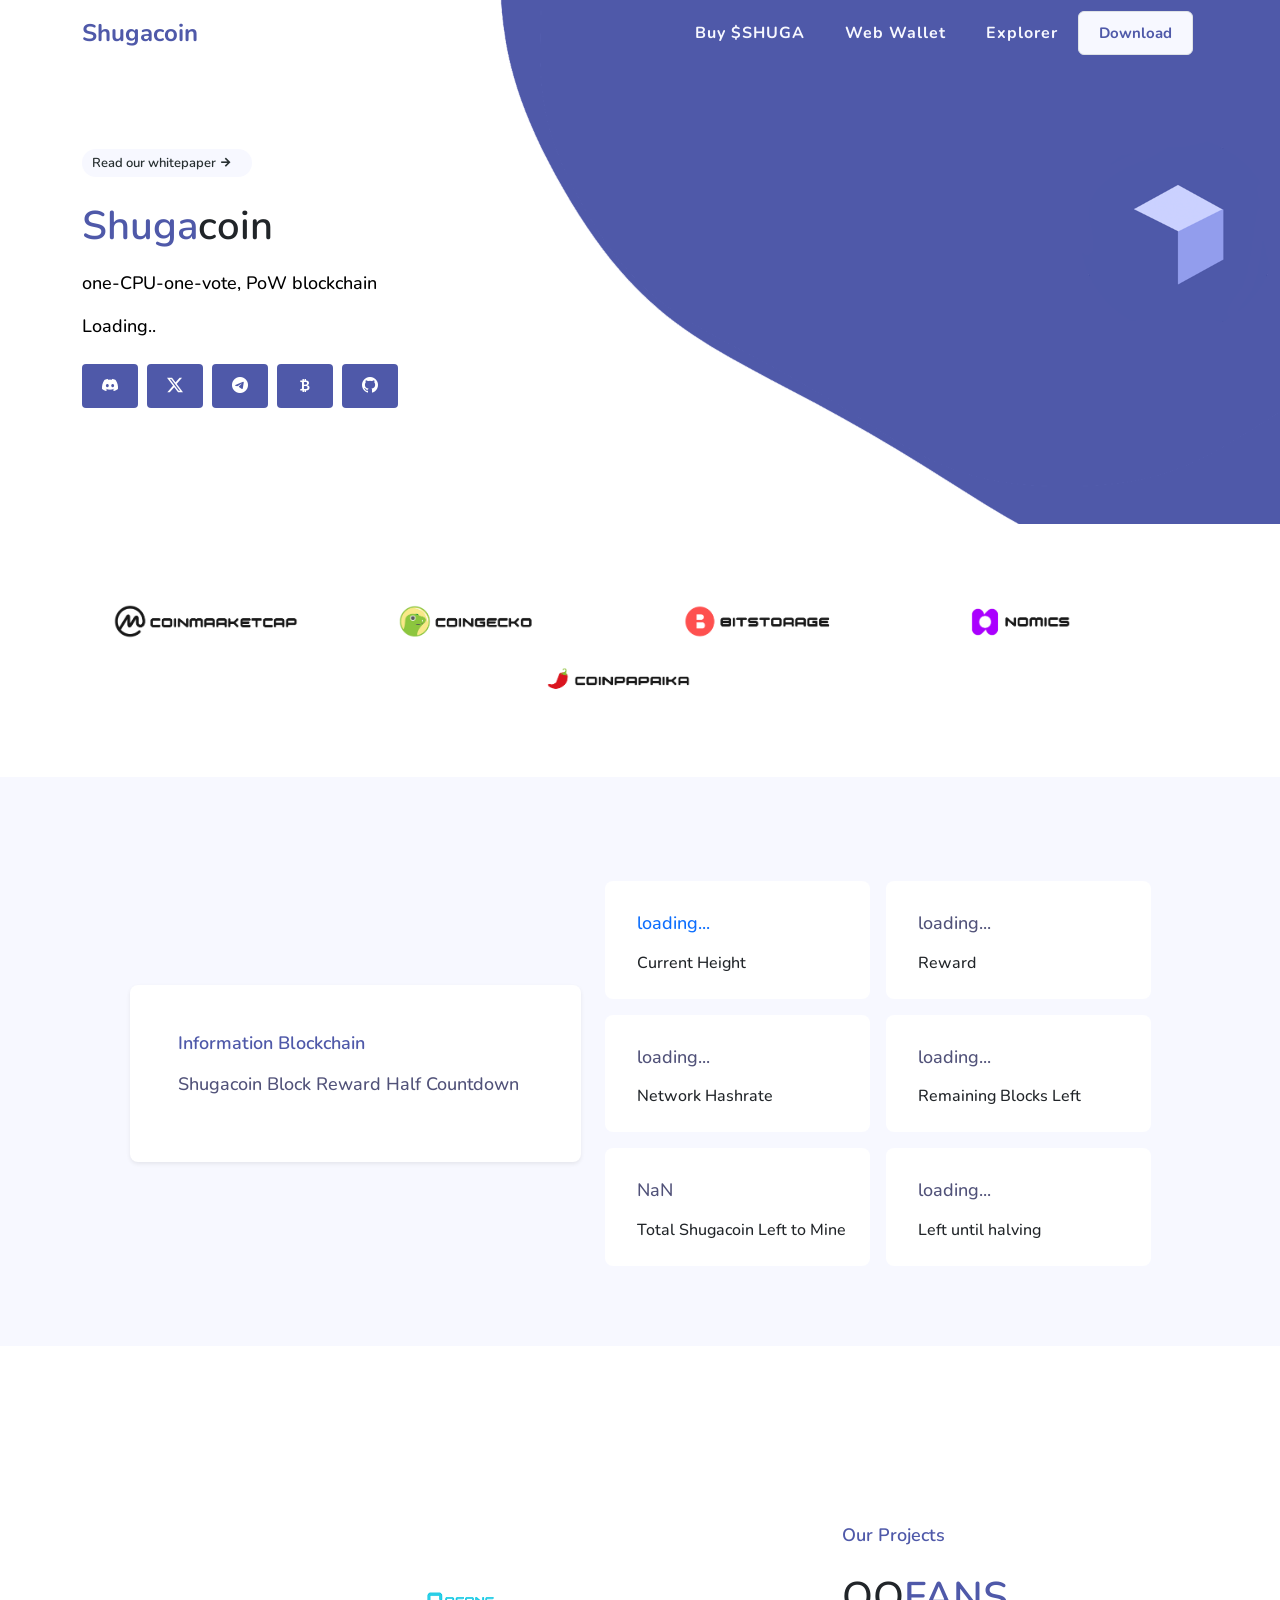
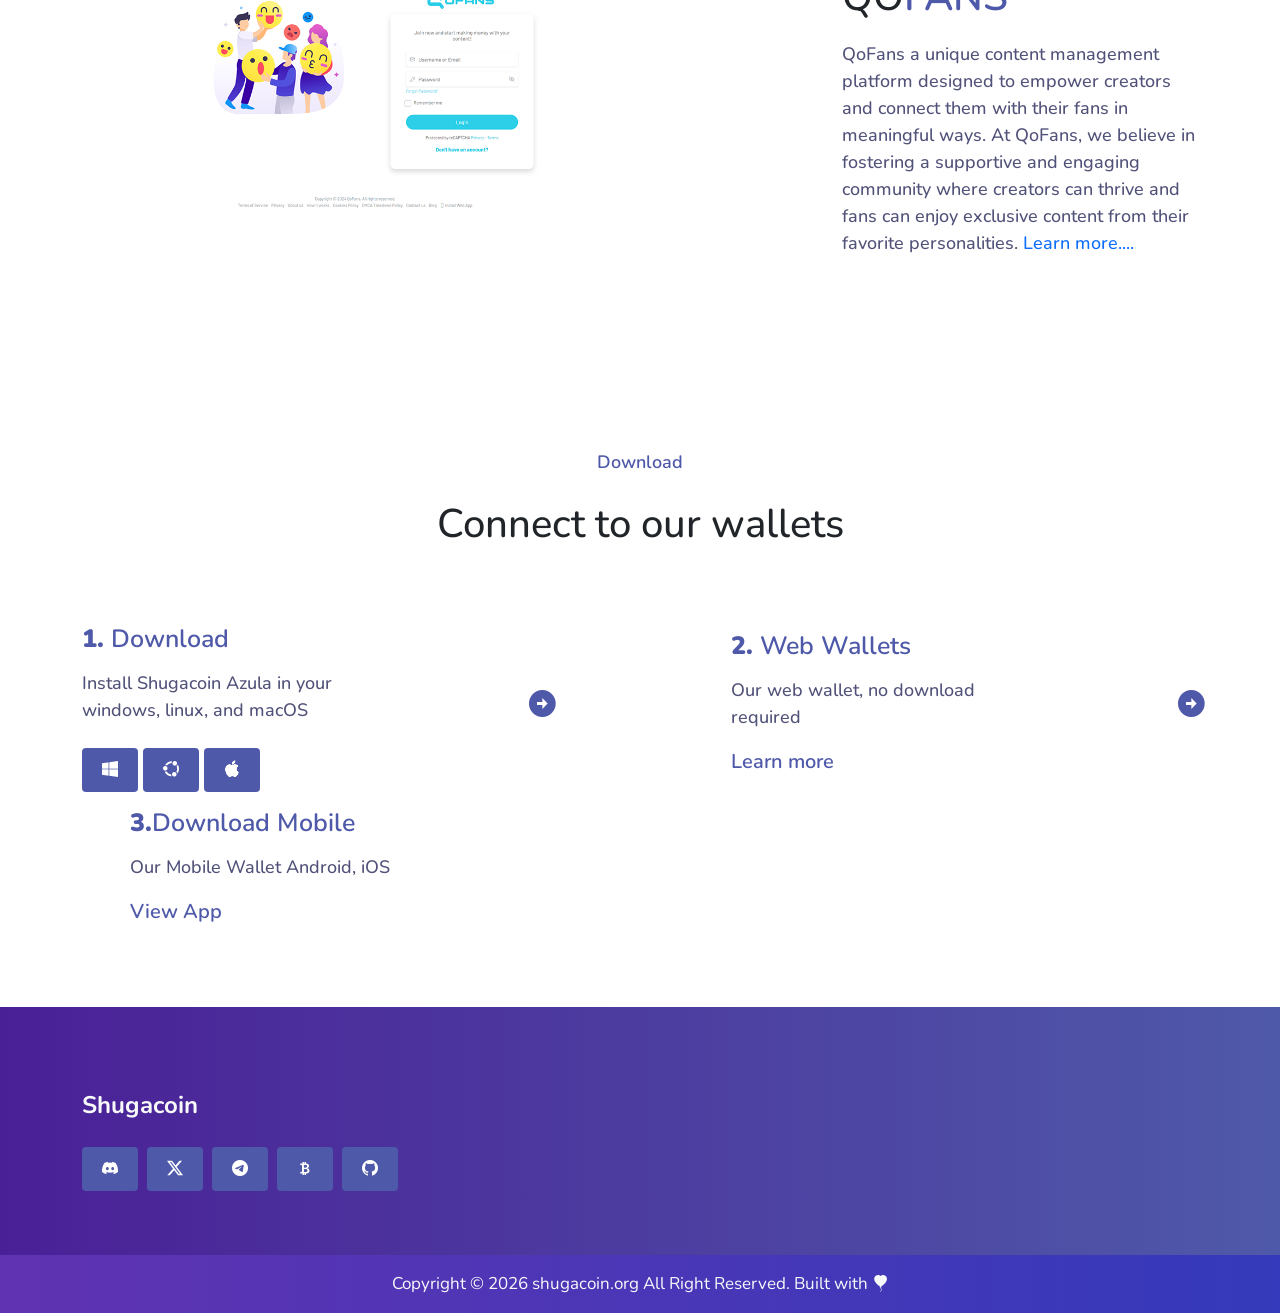
==== commit cb838f7c: "add paprika" ====
--- a/index.html
+++ b/index.html
@@ -116,6 +116,9 @@
                 </div>	
                 <div class="col-lg-3 col-5">
                     <a href="#"><img src="images/logo/nomics.png" alt class="img-fluid" width="200" height="200" title="nomics"/></a>
+                </div>	
+				<div class="col-lg-3 col-5">
+                    <a href="https://coinpaprika.com/coin/shuga-shugacoin/"><img src="images/logo/paprika.png" alt class="img-fluid" width="200" height="200" title="coinpaprika"/></a>
                 </div>					
             </div>
             <!-- row end  -->
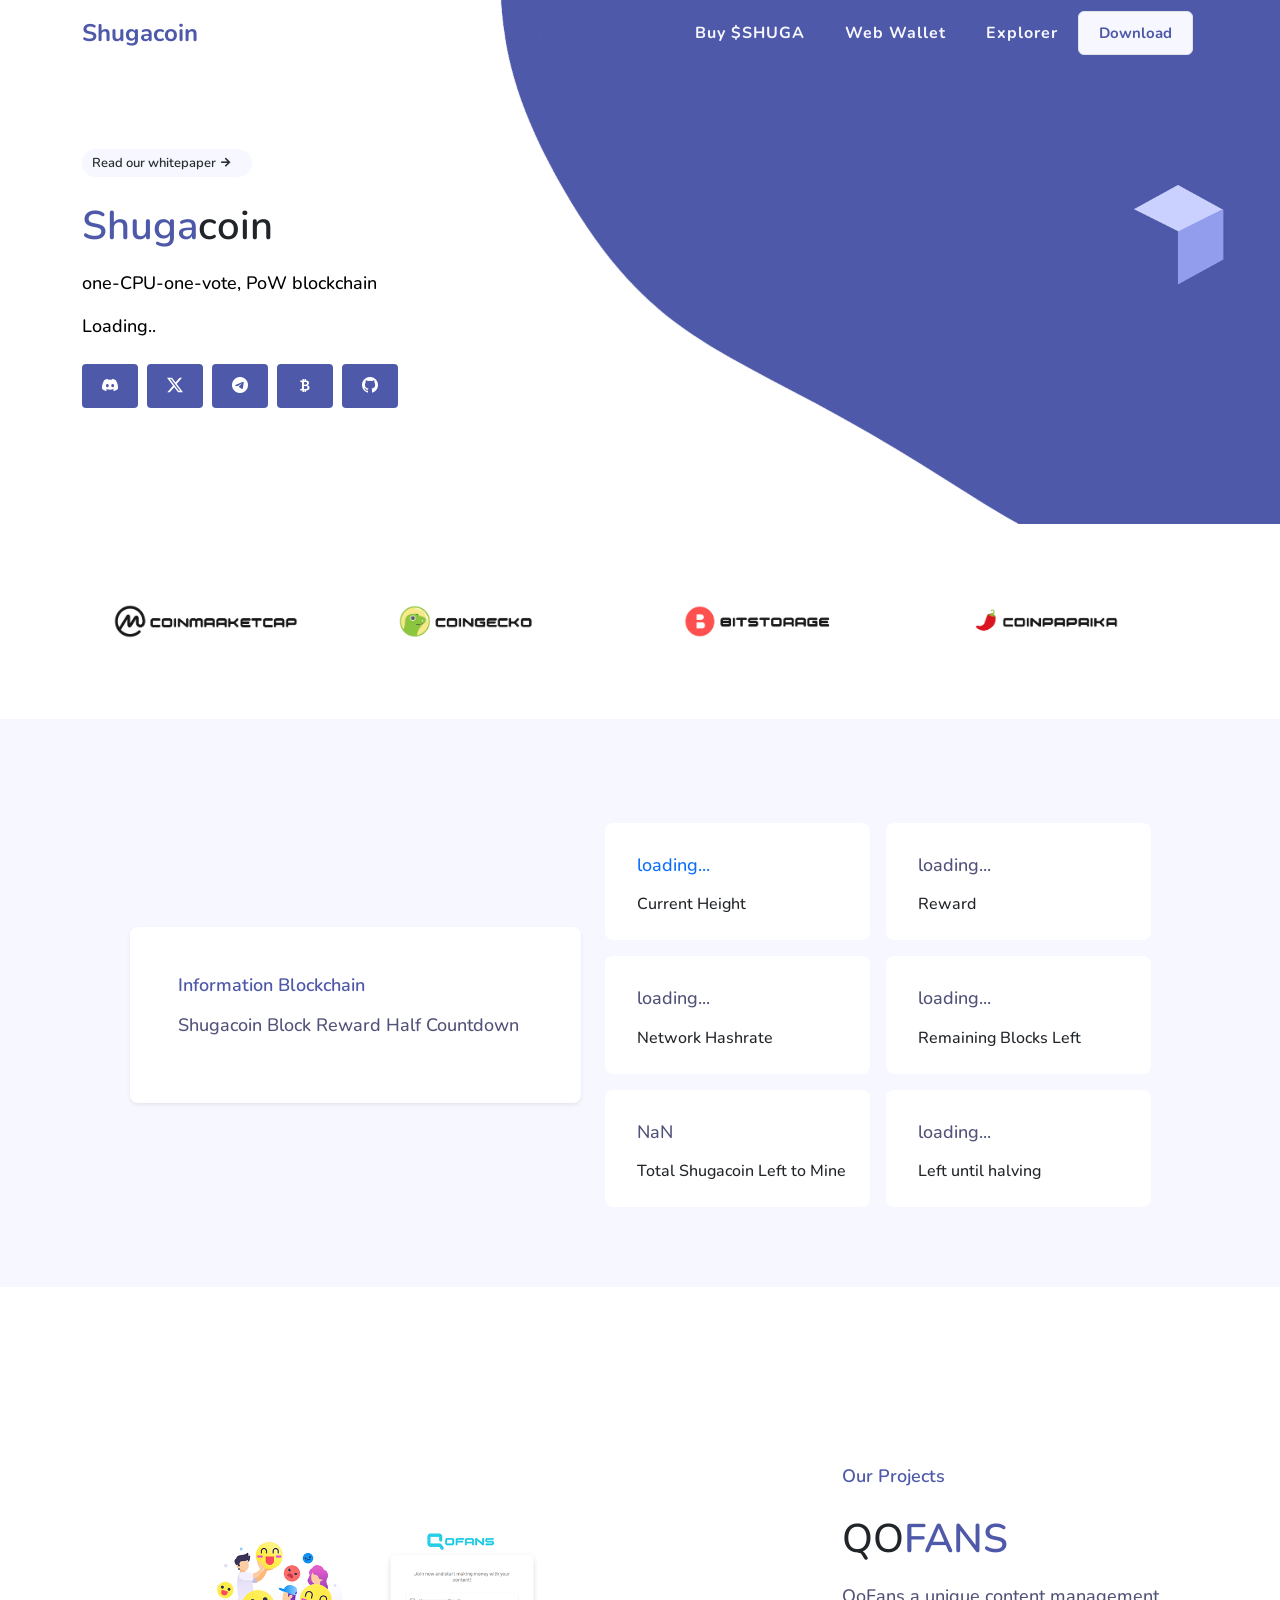
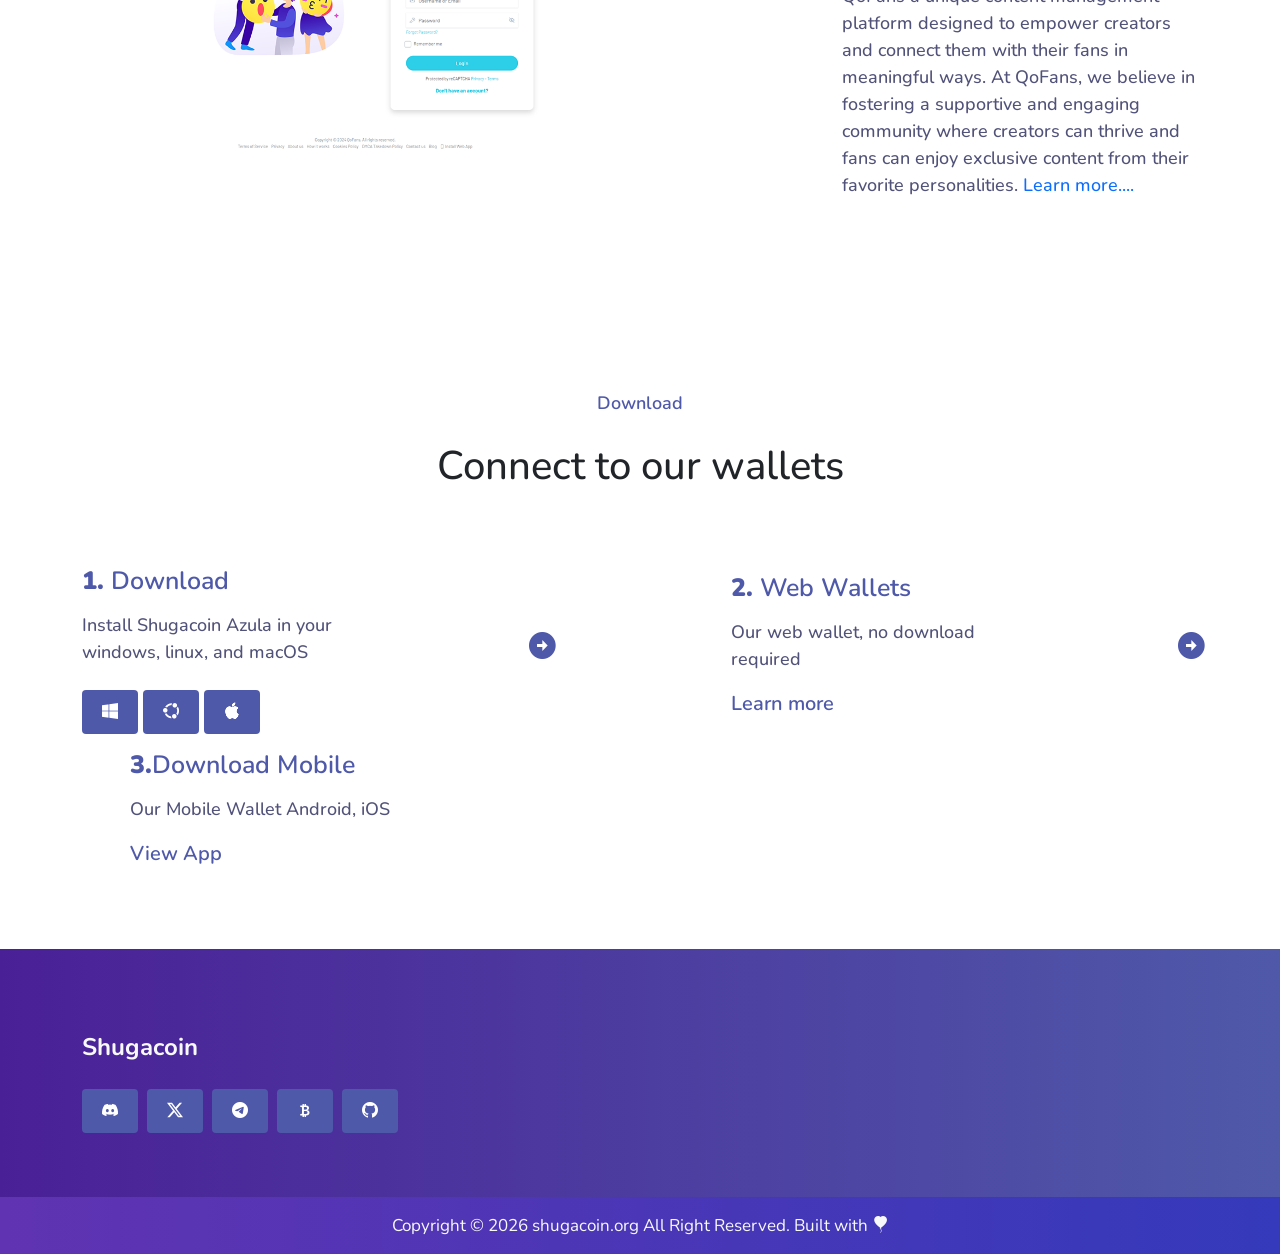
==== commit d6a07361: "Update index.html" ====
--- a/index.html
+++ b/index.html
@@ -89,7 +89,7 @@
                     <div class="main-btn mt-4">
                         <a href="https://discord.com/invite/BFJpACPyPH" class="btn btn-primary fs-6 mb-3"><span><i class="bi bi-discord"></i></span></a>
                         <a href="https://twitter.com/shugacoin" class="btn btn-primary fs-6 mb-3"><span><i class="bi bi-twitter-x"></i></span></a>
-                        <a href="https://t.me/shugacoin" class="btn btn-primary fs-6 mb-3"><span><i class="bi bi-telegram"></i></span></a>
+                        <a href="https://t.me/shugaproject" class="btn btn-primary fs-6 mb-3"><span><i class="bi bi-telegram"></i></span></a>
                         <a href="https://bitcointalk.org/index.php?topic=5487986.0" class="btn btn-primary fs-6 mb-3"><span><i class="bi bi-currency-bitcoin"></i></span></a>
                         <a href="https://github.com/shugacoin-project" class="btn btn-primary fs-6 mb-3"><span><i class="bi bi-github"></i></a>
                     </div>
@@ -113,9 +113,6 @@
                 </div>
                 <div class="col-lg-3 col-5">
                     <a href="https://bit.ly/buy-shuga"><img src="images/logo/bitstorage.png" alt class="img-fluid" width="200" height="200" title="bitstorage"/></a>
-                </div>	
-                <div class="col-lg-3 col-5">
-                    <a href="#"><img src="images/logo/nomics.png" alt class="img-fluid" width="200" height="200" title="nomics"/></a>
                 </div>	
 				<div class="col-lg-3 col-5">
                     <a href="https://coinpaprika.com/coin/shuga-shugacoin/"><img src="images/logo/paprika.png" alt class="img-fluid" width="200" height="200" title="coinpaprika"/></a>
@@ -295,7 +292,7 @@
 						<div class="main-btn mt-4">
 							<a href="https://discord.com/invite/BFJpACPyPH" class="btn btn-primary fs-6 mb-3"><span><i class="bi bi-discord"></i></span></a>
 							<a href="https://twitter.com/shugacoin" class="btn btn-primary fs-6 mb-3"><span><i class="bi bi-twitter-x"></i></span></a>
-							<a href="https://t.me/shugacoin" class="btn btn-primary fs-6 mb-3"><span><i class="bi bi-telegram"></i></span></a>
+							<a href="https://t.me/shugaproject" class="btn btn-primary fs-6 mb-3"><span><i class="bi bi-telegram"></i></span></a>
 							<a href="https://bitcointalk.org/index.php?topic=5487986.0" class="btn btn-primary fs-6 mb-3"><span><i class="bi bi-currency-bitcoin"></i></span></a>
 							<a href="https://github.com/shugacoin-project" class="btn btn-primary fs-6 mb-3"><span><i class="bi bi-github"></i></a>
 						</div>
